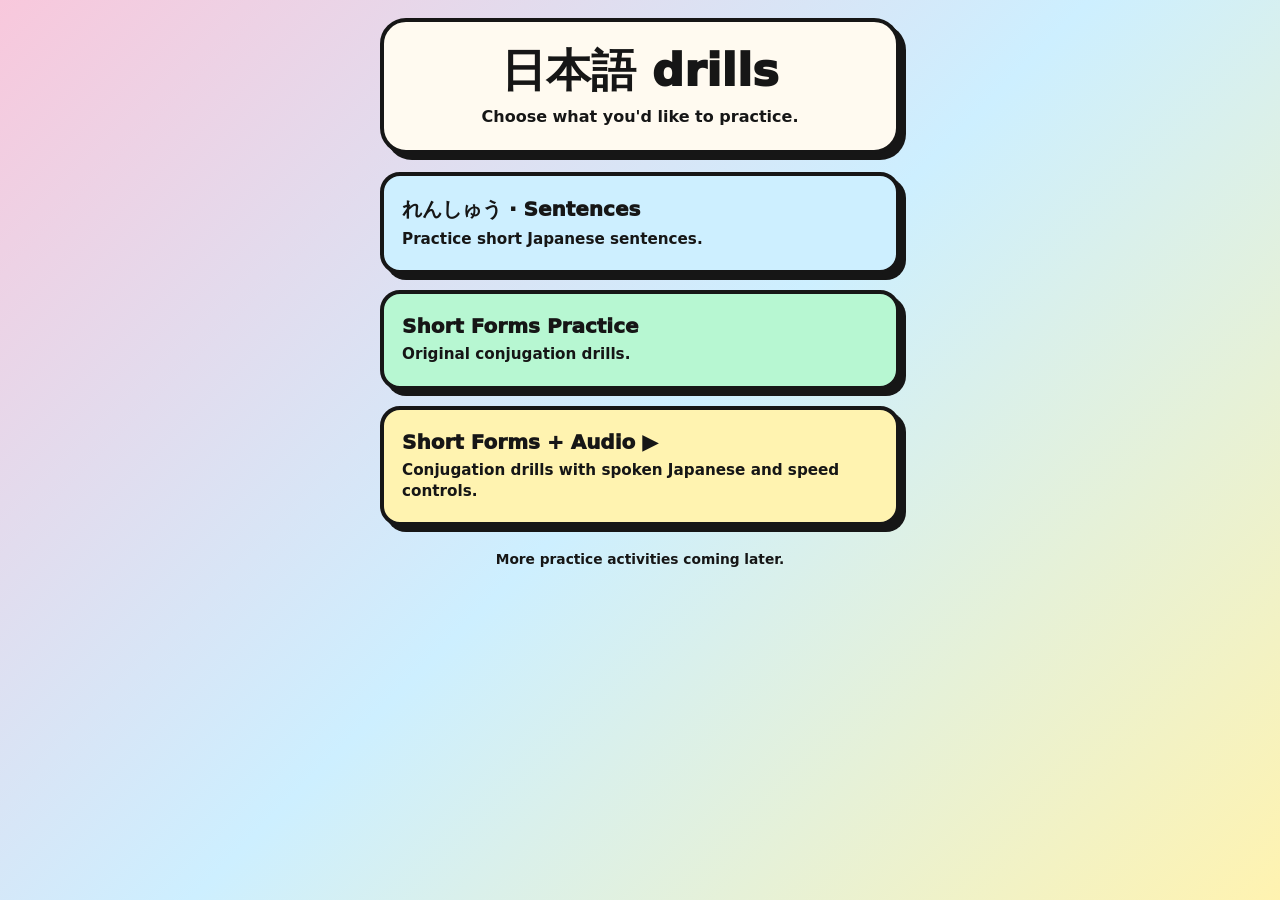
==== index.html @ 01fe946b "Link shared icon and app manifest on main menu" ====
<!doctype html>
<html lang="en"><head><link rel="icon" type="image/svg+xml" href="icon.svg"><link rel="manifest" href="manifest.json"><meta charset="utf-8"><meta name="viewport" content="width=device-width,initial-scale=1,viewport-fit=cover"><meta name="theme-color" content="#f8c8dc"><title>日本語 drills</title>
<style>
:root{font-family:system-ui,-apple-system,sans-serif;color:#161616;background:#f8c8dc}
*{box-sizing:border-box}
body{margin:0;min-height:100svh;padding:18px 14px 40px;background:linear-gradient(135deg,#f8c8dc 0%,#cdefff 50%,#fff3b0 100%)}
.shell{max-width:520px;margin:0 auto}
header{text-align:center;background:#fffaf0;border:4px solid #161616;border-radius:26px;padding:22px 20px;margin-bottom:18px;box-shadow:6px 6px 0 #161616}
h1{font-size:clamp(2rem,9vw,2.8rem);line-height:1.2;margin:0 0 7px;font-weight:950}
p{line-height:1.45;margin:0}.sub{font-weight:700;font-size:1rem}
nav{display:grid;gap:16px}
a.card{display:block;text-decoration:none;color:#161616;background:#cdefff;border:4px solid #161616;border-radius:20px;padding:20px 18px;box-shadow:6px 6px 0 #161616}
a.card:nth-child(2){background:#b7f7d2}
a.card.audio{background:#fff3b0}
a.card:focus-visible{outline:3px solid #6747ad;outline-offset:8px}
a.card:active{transform:translate(3px,3px);box-shadow:3px 3px 0 #161616}
.name{display:block;font-size:1.25rem;font-weight:950;margin-bottom:6px}
.desc{display:block;font-size:.95rem;line-height:1.4;font-weight:550}
.foot{margin-top:24px;text-align:center;font-size:.86rem;font-weight:650}
</style></head><body><main class="shell"><header><h1>日本語 drills</h1><p class="sub">Choose what you'd like to practice.</p></header>
<nav aria-label="Practice activities">
<a class="card" href="https://lushr.github.io/JP-renshou/"><span class="name">れんしゅう · Sentences</span><span class="desc">Practice short Japanese sentences.</span></a>
<a class="card" href="https://lushr.github.io/JP-conjugation/"><span class="name">Short Forms Practice</span><span class="desc">Original conjugation drills.</span></a>
<a class="card audio" href="practice.html"><span class="name">Short Forms + Audio ▶</span><span class="desc">Conjugation drills with spoken Japanese and speed controls.</span></a>
</nav><p class="foot">More practice activities coming later.</p></main></body></html>
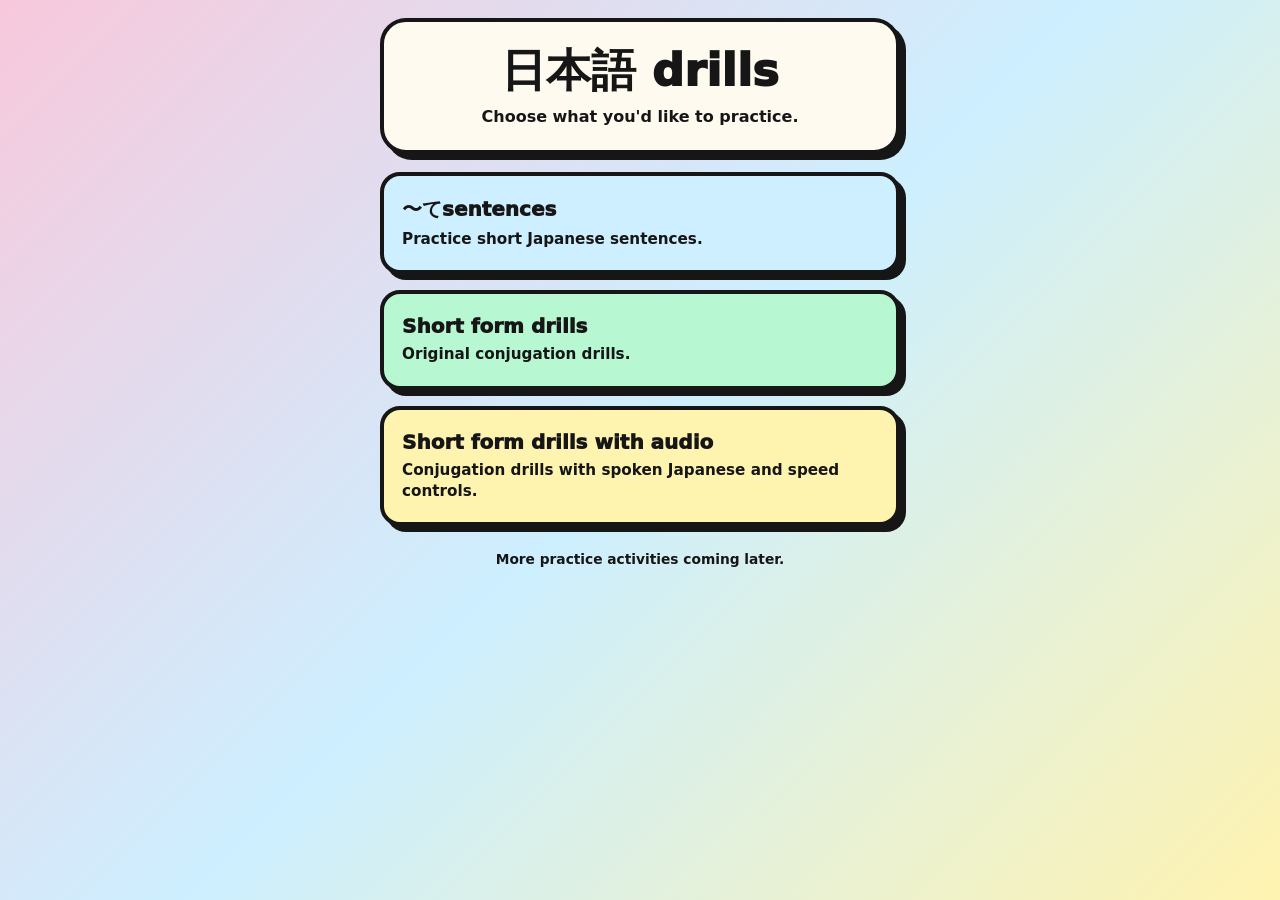
==== commit fb8dabc6: "Rename three main menu drill cards" ====
--- a/index.html
+++ b/index.html
@@ -19,7 +19,7 @@
 .foot{margin-top:24px;text-align:center;font-size:.86rem;font-weight:650}
 </style></head><body><main class="shell"><header><h1>日本語 drills</h1><p class="sub">Choose what you'd like to practice.</p></header>
 <nav aria-label="Practice activities">
-<a class="card" href="https://lushr.github.io/JP-renshou/"><span class="name">れんしゅう · Sentences</span><span class="desc">Practice short Japanese sentences.</span></a>
-<a class="card" href="https://lushr.github.io/JP-conjugation/"><span class="name">Short Forms Practice</span><span class="desc">Original conjugation drills.</span></a>
-<a class="card audio" href="practice.html"><span class="name">Short Forms + Audio ▶</span><span class="desc">Conjugation drills with spoken Japanese and speed controls.</span></a>
+<a class="card" href="https://lushr.github.io/JP-renshou/"><span class="name">〜てsentences</span><span class="desc">Practice short Japanese sentences.</span></a>
+<a class="card" href="https://lushr.github.io/JP-conjugation/"><span class="name">Short form drills</span><span class="desc">Original conjugation drills.</span></a>
+<a class="card audio" href="practice.html"><span class="name">Short form drills with audio</span><span class="desc">Conjugation drills with spoken Japanese and speed controls.</span></a>
 </nav><p class="foot">More practice activities coming later.</p></main></body></html>
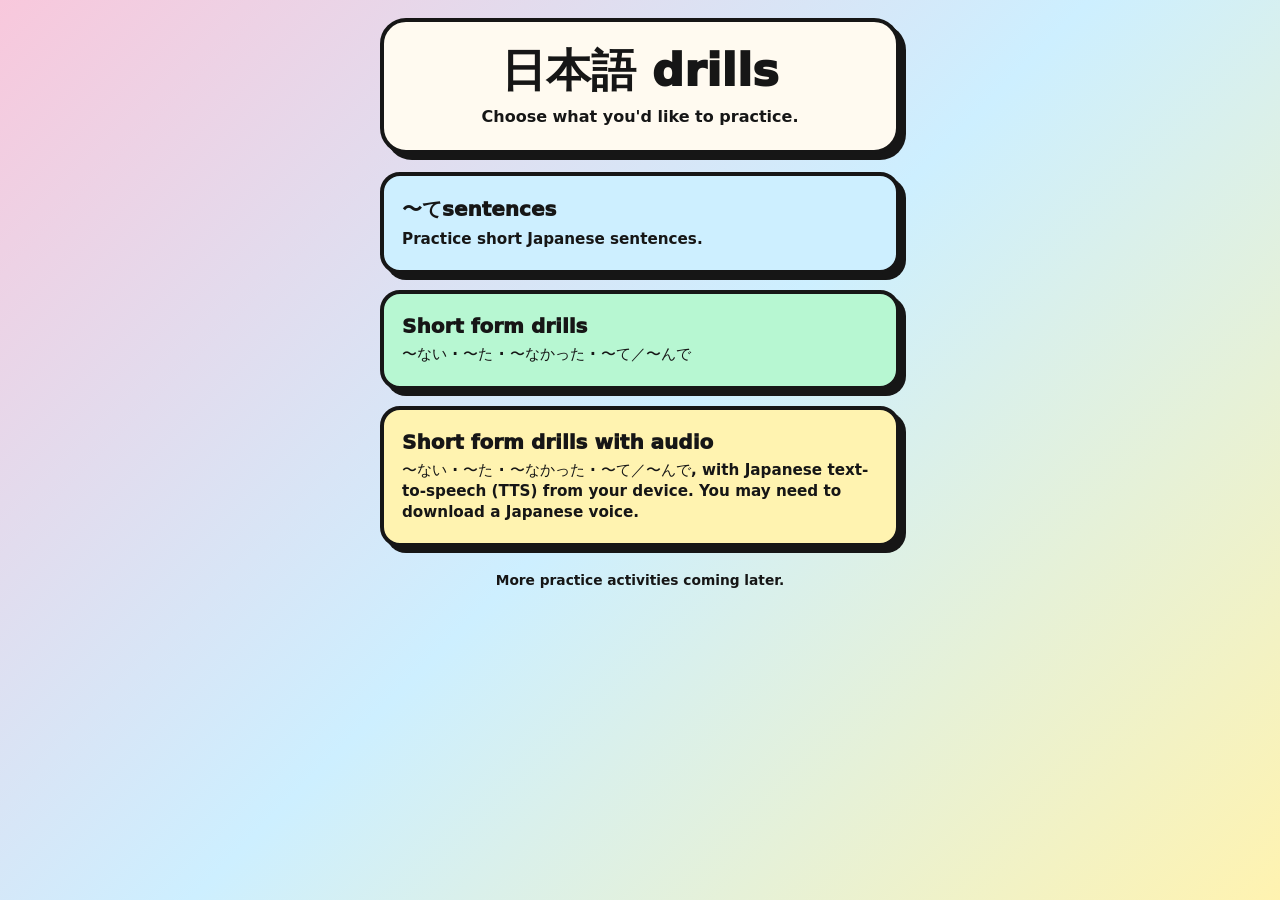
==== commit 6c4cb351: "Refresh main menu descriptions for sentence and short-form drills" ====
--- a/index.html
+++ b/index.html
@@ -20,6 +20,6 @@
 </style></head><body><main class="shell"><header><h1>日本語 drills</h1><p class="sub">Choose what you'd like to practice.</p></header>
 <nav aria-label="Practice activities">
 <a class="card" href="https://lushr.github.io/JP-renshou/"><span class="name">〜てsentences</span><span class="desc">Practice short Japanese sentences.</span></a>
-<a class="card" href="https://lushr.github.io/JP-conjugation/"><span class="name">Short form drills</span><span class="desc">Original conjugation drills.</span></a>
-<a class="card audio" href="practice.html"><span class="name">Short form drills with audio</span><span class="desc">Conjugation drills with spoken Japanese and speed controls.</span></a>
+<a class="card" href="https://lushr.github.io/JP-conjugation/"><span class="name">Short form drills</span><span class="desc">〜ない · 〜た · 〜なかった · 〜て／〜んで</span></a>
+<a class="card audio" href="practice.html"><span class="name">Short form drills with audio</span><span class="desc">〜ない · 〜た · 〜なかった · 〜て／〜んで, with Japanese text-to-speech (TTS) from your device. You may need to download a Japanese voice.</span></a>
 </nav><p class="foot">More practice activities coming later.</p></main></body></html>
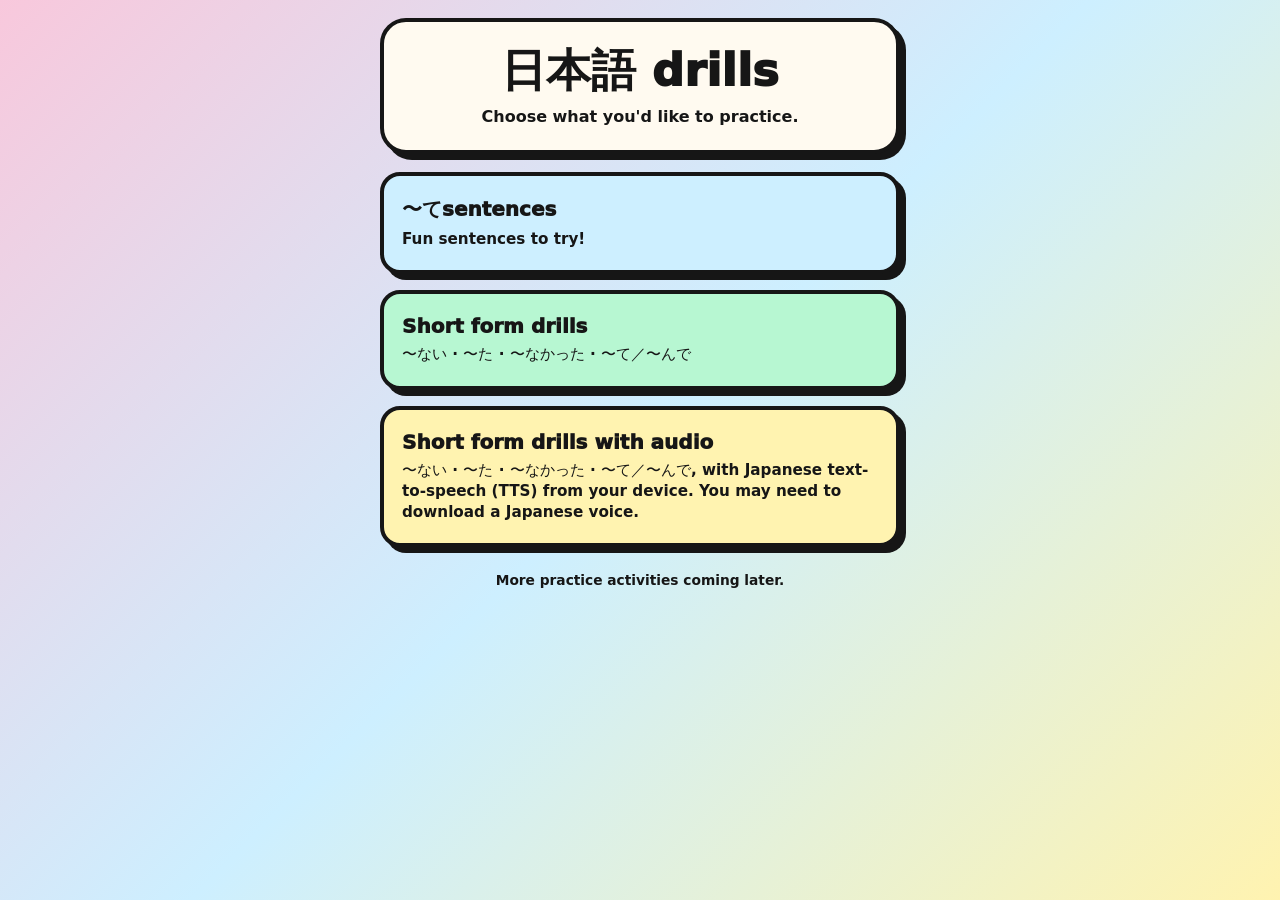
==== commit 5dc9ddbc: "Use playful sentence drill description" ====
--- a/index.html
+++ b/index.html
@@ -19,7 +19,7 @@
 .foot{margin-top:24px;text-align:center;font-size:.86rem;font-weight:650}
 </style></head><body><main class="shell"><header><h1>日本語 drills</h1><p class="sub">Choose what you'd like to practice.</p></header>
 <nav aria-label="Practice activities">
-<a class="card" href="https://lushr.github.io/JP-renshou/"><span class="name">〜てsentences</span><span class="desc">Practice short Japanese sentences.</span></a>
+<a class="card" href="https://lushr.github.io/JP-renshou/"><span class="name">〜てsentences</span><span class="desc">Fun sentences to try!</span></a>
 <a class="card" href="https://lushr.github.io/JP-conjugation/"><span class="name">Short form drills</span><span class="desc">〜ない · 〜た · 〜なかった · 〜て／〜んで</span></a>
 <a class="card audio" href="practice.html"><span class="name">Short form drills with audio</span><span class="desc">〜ない · 〜た · 〜なかった · 〜て／〜んで, with Japanese text-to-speech (TTS) from your device. You may need to download a Japanese voice.</span></a>
 </nav><p class="foot">More practice activities coming later.</p></main></body></html>
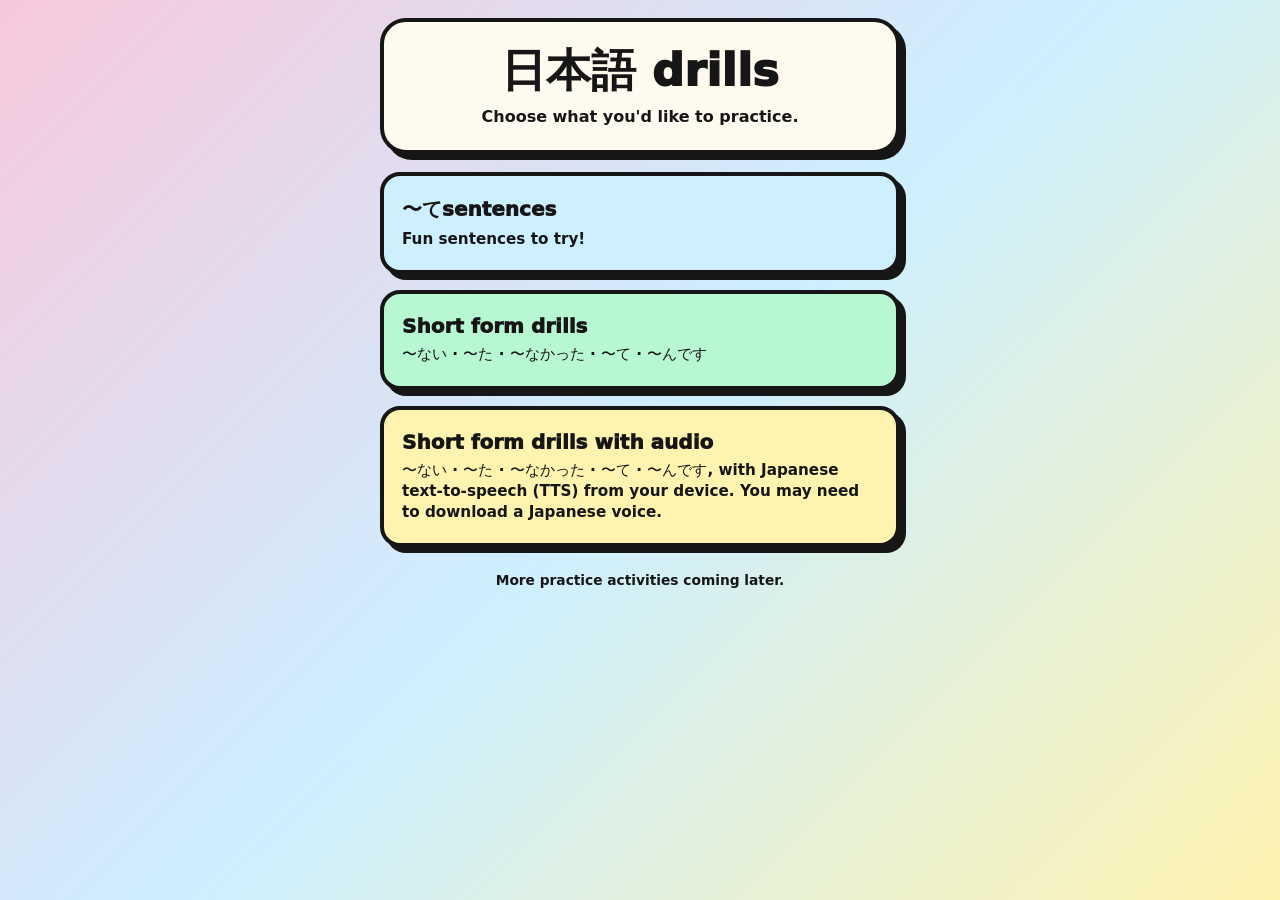
==== commit 66bf3b5b: "Match main menu descriptions to new んです drill sequence" ====
--- a/index.html
+++ b/index.html
@@ -20,6 +20,6 @@
 </style></head><body><main class="shell"><header><h1>日本語 drills</h1><p class="sub">Choose what you'd like to practice.</p></header>
 <nav aria-label="Practice activities">
 <a class="card" href="https://lushr.github.io/JP-renshou/"><span class="name">〜てsentences</span><span class="desc">Fun sentences to try!</span></a>
-<a class="card" href="https://lushr.github.io/JP-conjugation/"><span class="name">Short form drills</span><span class="desc">〜ない · 〜た · 〜なかった · 〜て／〜んで</span></a>
-<a class="card audio" href="practice.html"><span class="name">Short form drills with audio</span><span class="desc">〜ない · 〜た · 〜なかった · 〜て／〜んで, with Japanese text-to-speech (TTS) from your device. You may need to download a Japanese voice.</span></a>
+<a class="card" href="https://lushr.github.io/JP-conjugation/"><span class="name">Short form drills</span><span class="desc">〜ない · 〜た · 〜なかった · 〜て · 〜んです</span></a>
+<a class="card audio" href="practice.html"><span class="name">Short form drills with audio</span><span class="desc">〜ない · 〜た · 〜なかった · 〜て · 〜んです, with Japanese text-to-speech (TTS) from your device. You may need to download a Japanese voice.</span></a>
 </nav><p class="foot">More practice activities coming later.</p></main></body></html>
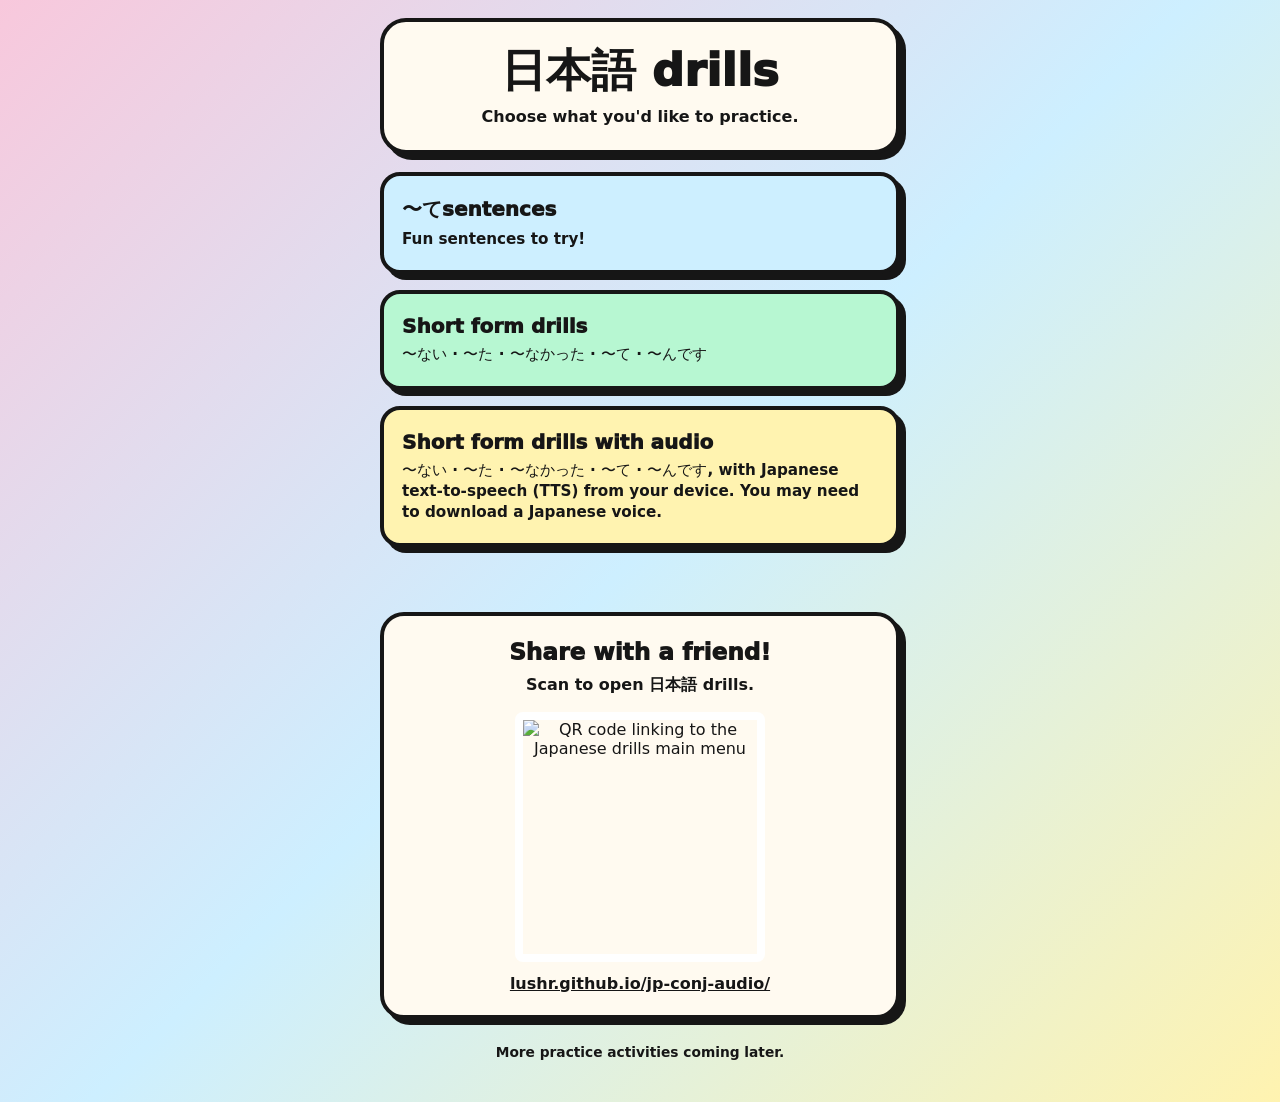
==== commit a778116d: "Add scroll-down QR share section to Japanese drills homepage" ====
--- a/index.html
+++ b/index.html
@@ -17,9 +17,13 @@
 .name{display:block;font-size:1.25rem;font-weight:950;margin-bottom:6px}
 .desc{display:block;font-size:.95rem;line-height:1.4;font-weight:550}
 .foot{margin-top:24px;text-align:center;font-size:.86rem;font-weight:650}
+.share{margin-top:65px;text-align:center;background:#fffaf0;border:4px solid #161616;border-radius:24px;padding:22px 18px;box-shadow:6px 6px 0 #161616}
+.share h2{font-size:1.45rem;margin:0 0 8px;font-weight:950}.share p{font-weight:650;margin-bottom:15px}
+.share img{display:block;width:min(100%,250px);height:auto;aspect-ratio:1;margin:0 auto 12px;border:8px solid white;border-radius:8px}
+.share a{color:#161616;font-weight:800;overflow-wrap:anywhere}
 </style></head><body><main class="shell"><header><h1>日本語 drills</h1><p class="sub">Choose what you'd like to practice.</p></header>
 <nav aria-label="Practice activities">
 <a class="card" href="https://lushr.github.io/JP-renshou/"><span class="name">〜てsentences</span><span class="desc">Fun sentences to try!</span></a>
 <a class="card" href="https://lushr.github.io/JP-conjugation/"><span class="name">Short form drills</span><span class="desc">〜ない · 〜た · 〜なかった · 〜て · 〜んです</span></a>
 <a class="card audio" href="practice.html"><span class="name">Short form drills with audio</span><span class="desc">〜ない · 〜た · 〜なかった · 〜て · 〜んです, with Japanese text-to-speech (TTS) from your device. You may need to download a Japanese voice.</span></a>
-</nav><p class="foot">More practice activities coming later.</p></main></body></html>+</nav><section class="share" aria-labelledby="share-heading"><h2 id="share-heading">Share with a friend!</h2><p>Scan to open 日本語 drills.</p><img src="https://api.qrserver.com/v1/create-qr-code/?size=300x300&amp;margin=12&amp;data=https%3A%2F%2Flushr.github.io%2Fjp-conj-audio%2F" alt="QR code linking to the Japanese drills main menu" width="300" height="300" loading="lazy"><a href="https://lushr.github.io/jp-conj-audio/">lushr.github.io/jp-conj-audio/</a></section><p class="foot">More practice activities coming later.</p></main></body></html>
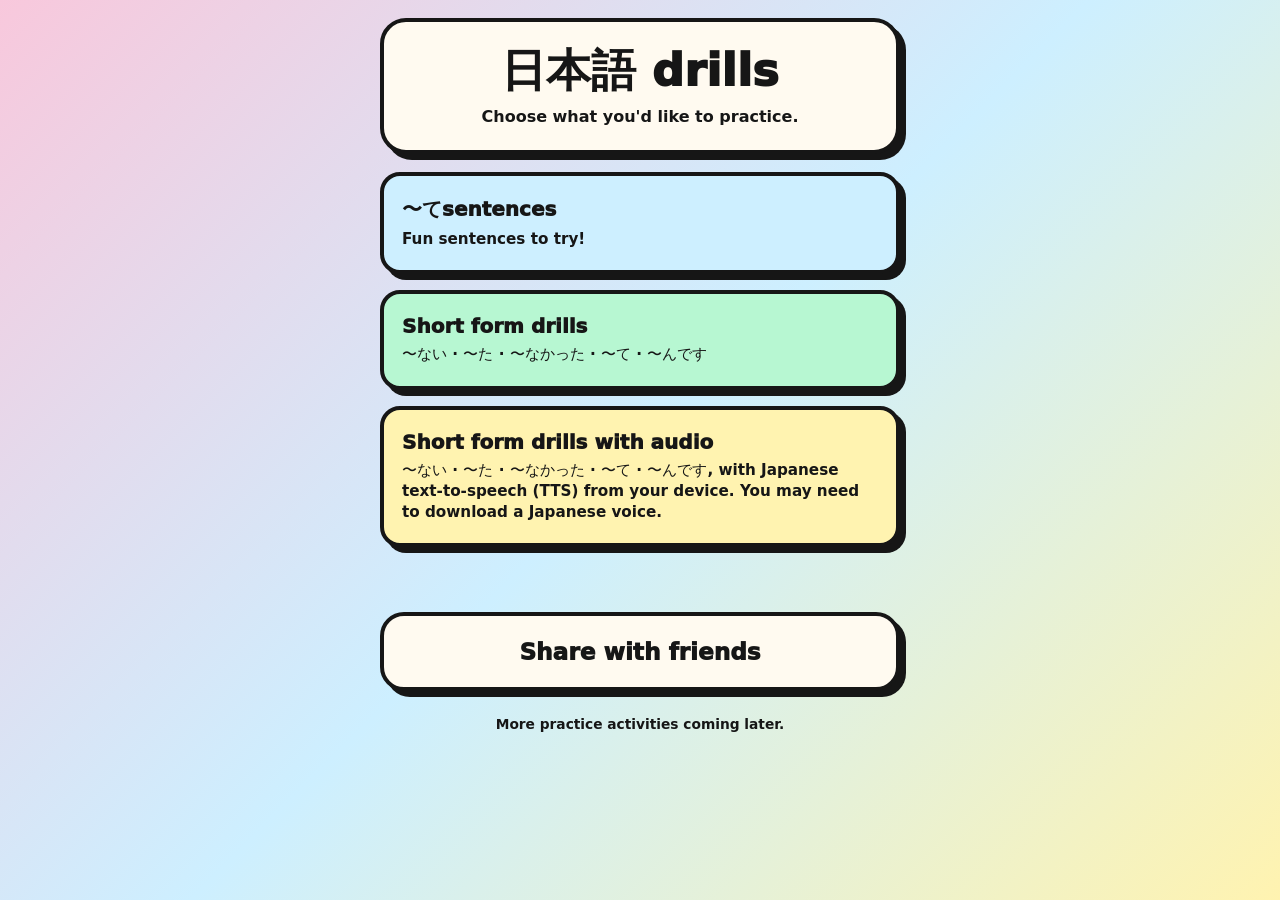
==== commit ff6eaf4f: "Make cream share button reveal full-screen scannable QR code" ====
--- a/index.html
+++ b/index.html
@@ -17,13 +17,34 @@
 .name{display:block;font-size:1.25rem;font-weight:950;margin-bottom:6px}
 .desc{display:block;font-size:.95rem;line-height:1.4;font-weight:550}
 .foot{margin-top:24px;text-align:center;font-size:.86rem;font-weight:650}
-.share{margin-top:65px;text-align:center;background:#fffaf0;border:4px solid #161616;border-radius:24px;padding:22px 18px;box-shadow:6px 6px 0 #161616}
-.share h2{font-size:1.45rem;margin:0 0 8px;font-weight:950}.share p{font-weight:650;margin-bottom:15px}
-.share img{display:block;width:min(100%,250px);height:auto;aspect-ratio:1;margin:0 auto 12px;border:8px solid white;border-radius:8px}
-.share a{color:#161616;font-weight:800;overflow-wrap:anywhere}
+.share{margin-top:65px;text-align:center}
+.share-toggle{display:block;width:100%;padding:22px 18px;background:#fffaf0;color:#161616;border:4px solid #161616;border-radius:24px;box-shadow:6px 6px 0 #161616;font:950 1.45rem system-ui,-apple-system,sans-serif;cursor:pointer}
+.share-toggle:active{transform:translate(3px,3px);box-shadow:3px 3px 0 #161616}
+.share-toggle:focus-visible,.qr-close:focus-visible{outline:3px solid #6747ad;outline-offset:5px}
+.qr-overlay[hidden]{display:none}
+.qr-overlay{position:fixed;inset:0;z-index:100;background:#fffaf0;display:flex;flex-direction:column;align-items:center;justify-content:center;gap:16px;padding:20px;text-align:center}
+.qr-overlay h2{font-size:clamp(1.4rem,6vw,2rem);margin:0;font-weight:950}
+.qr-overlay img{display:block;width:min(88vw,75dvh,600px);max-height:75dvh;aspect-ratio:1;object-fit:contain;background:white}
+.qr-overlay a{color:#161616;font-weight:800;overflow-wrap:anywhere}
+.qr-close{position:absolute;top:max(16px,env(safe-area-inset-top));right:16px;background:#cdefff;border:3px solid #161616;border-radius:14px;padding:8px 13px;font:900 1.2rem system-ui;cursor:pointer}
+body.qr-open{overflow:hidden}
 </style></head><body><main class="shell"><header><h1>日本語 drills</h1><p class="sub">Choose what you'd like to practice.</p></header>
 <nav aria-label="Practice activities">
 <a class="card" href="https://lushr.github.io/JP-renshou/"><span class="name">〜てsentences</span><span class="desc">Fun sentences to try!</span></a>
 <a class="card" href="https://lushr.github.io/JP-conjugation/"><span class="name">Short form drills</span><span class="desc">〜ない · 〜た · 〜なかった · 〜て · 〜んです</span></a>
 <a class="card audio" href="practice.html"><span class="name">Short form drills with audio</span><span class="desc">〜ない · 〜た · 〜なかった · 〜て · 〜んです, with Japanese text-to-speech (TTS) from your device. You may need to download a Japanese voice.</span></a>
-</nav><section class="share" aria-labelledby="share-heading"><h2 id="share-heading">Share with a friend!</h2><p>Scan to open 日本語 drills.</p><img src="https://api.qrserver.com/v1/create-qr-code/?size=300x300&amp;margin=12&amp;data=https%3A%2F%2Flushr.github.io%2Fjp-conj-audio%2F" alt="QR code linking to the Japanese drills main menu" width="300" height="300" loading="lazy"><a href="https://lushr.github.io/jp-conj-audio/">lushr.github.io/jp-conj-audio/</a></section><p class="foot">More practice activities coming later.</p></main></body></html>+</nav><section class="share"><button class="share-toggle" id="shareToggle" type="button" aria-haspopup="dialog">Share with friends</button></section>
+<div class="qr-overlay" id="qrOverlay" role="dialog" aria-modal="true" aria-labelledby="qrHeading" hidden>
+<button class="qr-close" id="qrClose" type="button" aria-label="Close QR code">✕</button>
+<h2 id="qrHeading">Scan to open 日本語 drills</h2>
+<img src="https://api.qrserver.com/v1/create-qr-code/?size=800x800&amp;margin=16&amp;data=https%3A%2F%2Flushr.github.io%2Fjp-conj-audio%2F" alt="QR code for the Japanese drills homepage" width="800" height="800">
+<a href="https://lushr.github.io/jp-conj-audio/">lushr.github.io/jp-conj-audio/</a>
+</div>
+<p class="foot">More practice activities coming later.</p></main><script>
+const shareToggle=document.getElementById('shareToggle'),qrOverlay=document.getElementById('qrOverlay'),qrClose=document.getElementById('qrClose');
+function showQR(){qrOverlay.hidden=false;document.body.classList.add('qr-open');qrClose.focus()}
+function hideQR(){qrOverlay.hidden=true;document.body.classList.remove('qr-open');shareToggle.focus()}
+shareToggle.addEventListener('click',showQR);qrClose.addEventListener('click',hideQR);
+qrOverlay.addEventListener('click',e=>{if(e.target===qrOverlay)hideQR()});
+document.addEventListener('keydown',e=>{if(e.key==='Escape'&&!qrOverlay.hidden)hideQR();if(e.key==='Tab'&&!qrOverlay.hidden){const focusables=[qrClose,qrOverlay.querySelector('a')];const i=focusables.indexOf(document.activeElement);if(e.shiftKey&&i===0){e.preventDefault();focusables[1].focus()}else if(!e.shiftKey&&i===1){e.preventDefault();focusables[0].focus()}}});
+</script></body></html>
